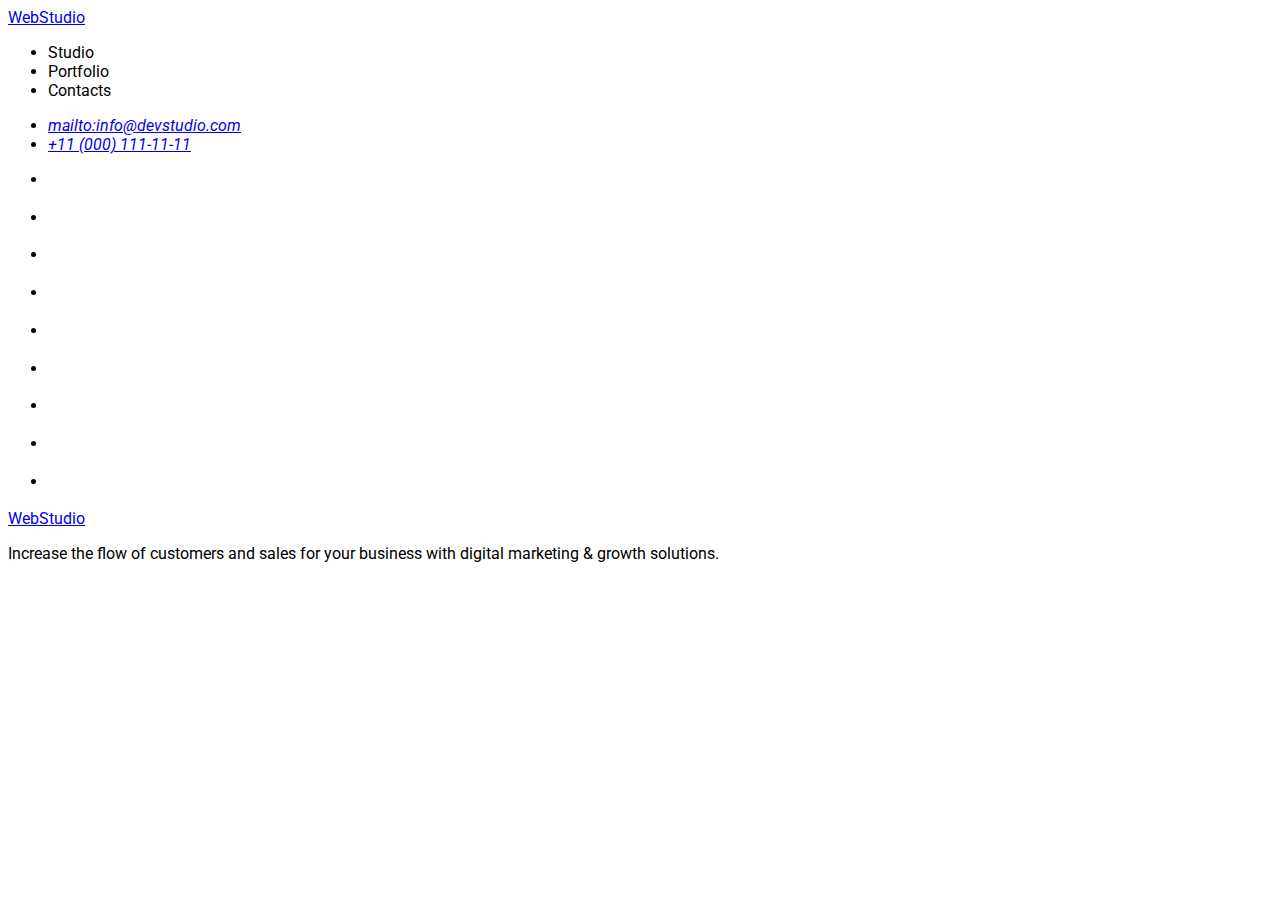
==== portfolio.html @ a5b5aa1d "дещо" ====
<!DOCTYPE html>
<html lang="en">
  <head>
    <meta charset="UTF-8" />
    <meta name="viewport" content="width=device-width, initial-scale=1.0" />
    <title>Document</title>
    <link rel="preconnect" href="https://fonts.googleapis.com" />
    <link rel="preconnect" href="https://fonts.gstatic.com" crossorigin />
    <link
      href="https://fonts.googleapis.com/css2?family=Raleway:ital,wght@0,800;1,800&family=Roboto:wght@400;500;700&display=swap"
      rel="stylesheet" />
    <link rel="stylesheet" href="./css/styles.css" />
  </head>
  <body>
    <header>
      <nav>
        <a href="./index.html">WebStudio</a>

        <ul>
          <li><a href="./index.html"></a>Studio</li>
          <li><a href="./portfolio.html"></a>Portfolio</li>
          <li><a href=""></a>Contacts</li>
        </ul>
      </nav>
      <address>
        <ul>
          <li>
            <a href="mailto:info@devstudio.com">mailto:info@devstudio.com</a>
          </li>
          <li><a href="tel:+110001111111">+11 (000) 111-11-11</a></li>
        </ul>
      </address>
    </header>
    <main>
      <ul>
        <li>
          <img src="" alt="" />
          <h3></h3>
          <p></p>
        </li>
        <li>
          <img src="" alt="" />
          <h3></h3>
          <p></p>
        </li>
        <li>
          <img src="" alt="" />
          <h3></h3>
          <p></p>
        </li>
        <li>
          <img src="" alt="" />
          <h3></h3>
          <p></p>
        </li>
        <li>
          <img src="" alt="" />
          <h3></h3>
          <p></p>
        </li>
        <li>
          <img src="" alt="" />
          <h3></h3>
          <p></p>
        </li>
        <li>
          <img src="" alt="" />
          <h3></h3>
          <p></p>
        </li>
        <li>
          <img src="" alt="" />
          <h3></h3>
          <p></p>
        </li>
        <li>
          <img src="" alt="" />
          <h3></h3>
          <p></p>
        </li>
      </ul>
    </main>
    <footer>
      <a href="./index.html">WebStudio</a>
      <p>
        Increase the flow of customers and sales for your business with digital
        marketing & growth solutions.
      </p>
    </footer>
  </body>
</html>
---- css/styles.css ----
:root {
  --title-color: #ffffff;
}

/* Пока что приклади "от балди" */
body {
  font-family: "Roboto", sans-serif;
  font-weight: 400;
  font-style: normal;
}

h1 {
  color: color-mix(in srgb, color percentage, color percentage);
}

h2 {
  color: blueviolet;
  color: ;
}

.capitalized {
  text-transform: capitalize;
}
.uppercased {
  text-transform: uppercase;
}

/* Ada ПРИКЛАД НЕ З цього завдання. Видалити */
button {
  border: none;
  background-color: transparent;
  font-size: 5em;
}

button:hover,
button:focus,
button:hover ~ button,
button:focus ~ button {
  color: #f498ad;
}
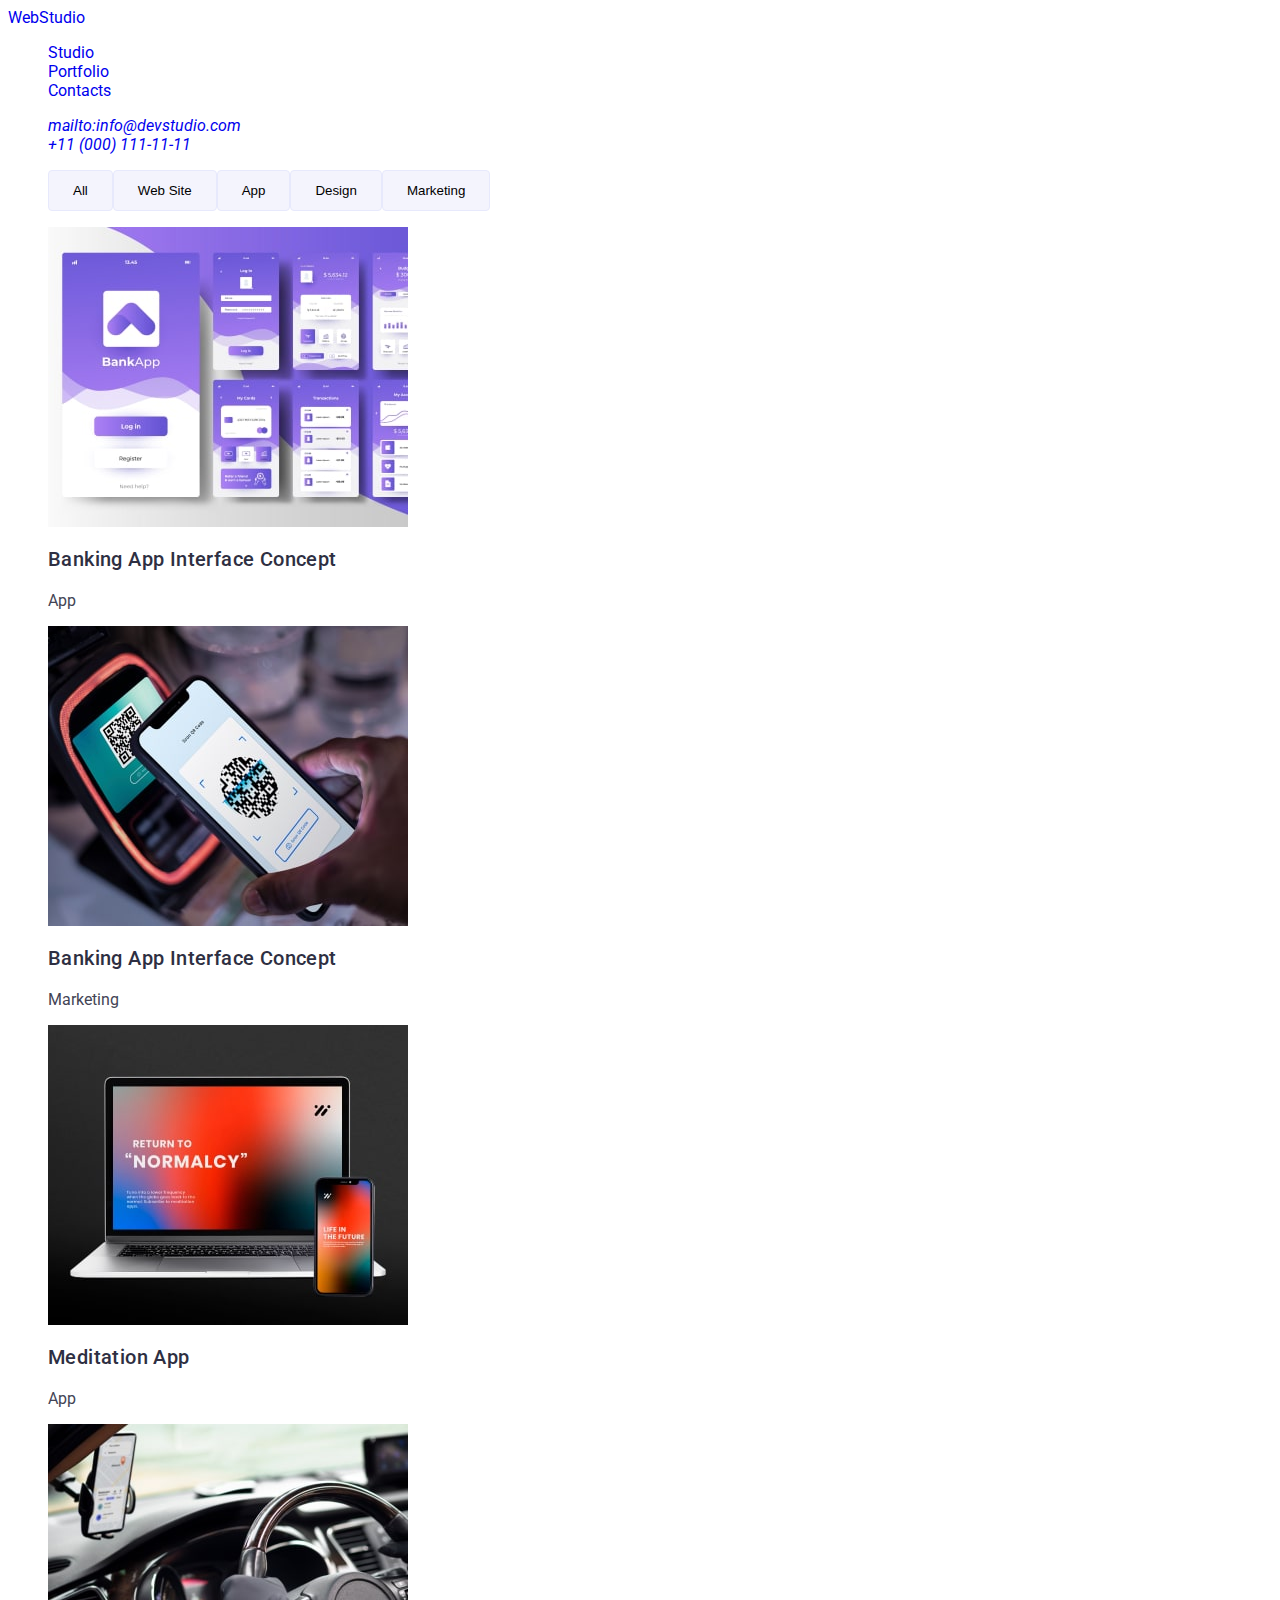
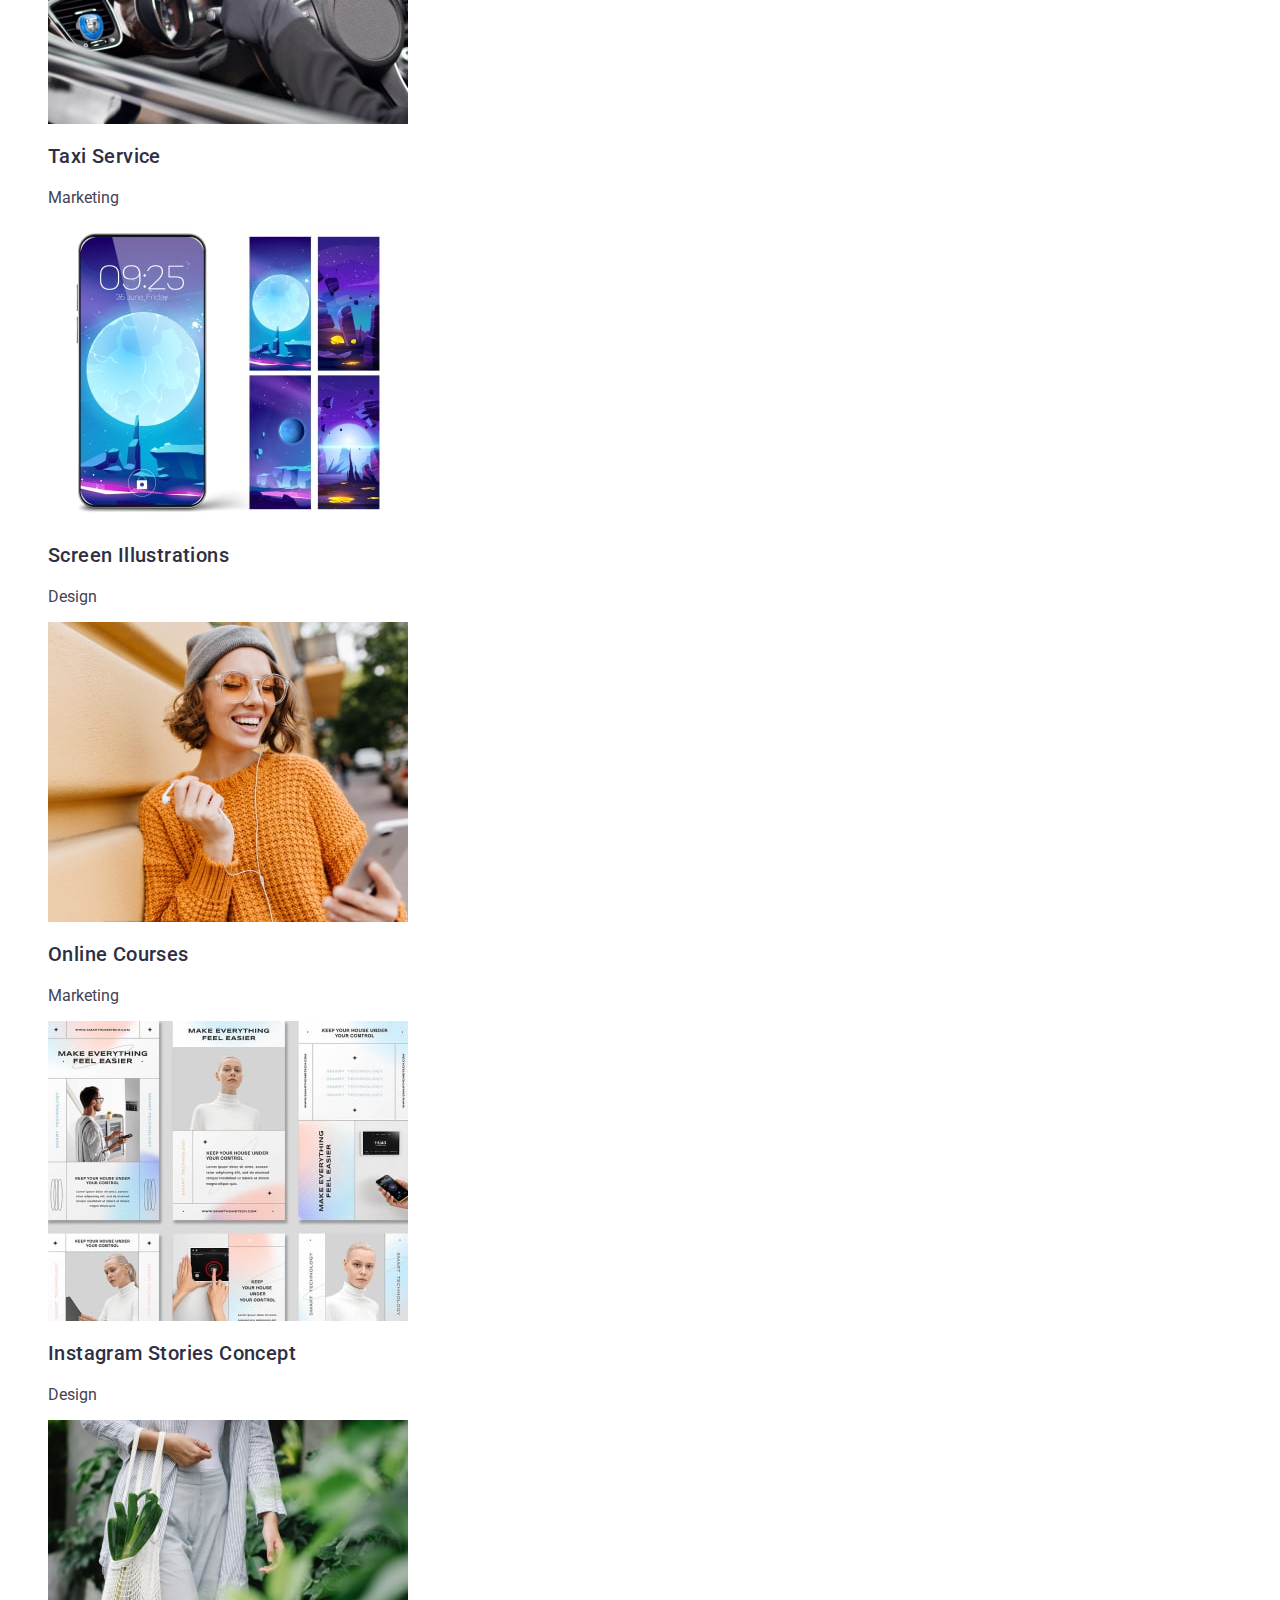
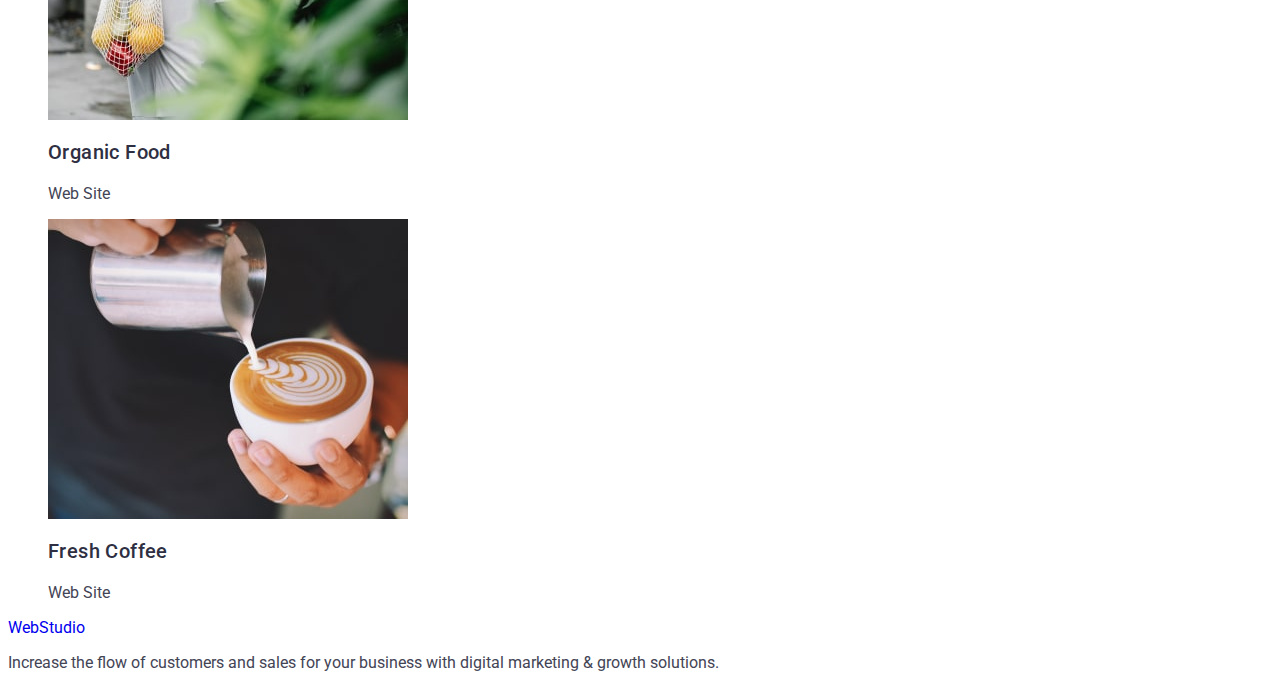
==== commit 0592ecba: "add portfolio" ====
--- a/portfolio.html
+++ b/portfolio.html
@@ -7,7 +7,7 @@
     <link rel="preconnect" href="https://fonts.googleapis.com" />
     <link rel="preconnect" href="https://fonts.gstatic.com" crossorigin />
     <link
-      href="https://fonts.googleapis.com/css2?family=Raleway:ital,wght@0,800;1,800&family=Roboto:wght@400;500;700&display=swap"
+      href="https://fonts.googleapis.com/css2?family=Raleway:wght@800&family=Roboto:wght@400;500;700;900&display=swap"
       rel="stylesheet" />
     <link rel="stylesheet" href="./css/styles.css" />
   </head>
@@ -17,9 +17,9 @@
         <a href="./index.html">WebStudio</a>
 
         <ul>
-          <li><a href="./index.html"></a>Studio</li>
-          <li><a href="./portfolio.html"></a>Portfolio</li>
-          <li><a href=""></a>Contacts</li>
+          <li><a href="./index.html">Studio</a></li>
+          <li><a href="./portfolio.html">Portfolio</a></li>
+          <li><a href="./test.html">Contacts</a></li>
         </ul>
       </nav>
       <address>
@@ -32,51 +32,66 @@
       </address>
     </header>
     <main>
+      <ul class="prtf-list-btn">
+        <li><button class="prtf-btn" type="button">All</button></li>
+        <li><button class="prtf-btn" type="button">Web Site</button></li>
+        <li><button class="prtf-btn" type="button">App</button></li>
+        <li><button class="prtf-btn" type="button">Design</button></li>
+        <li><button class="prtf-btn" type="button">Marketing</button></li>
+      </ul>
       <ul>
         <li>
-          <img src="" alt="" />
-          <h3></h3>
-          <p></p>
+          <img src="./images/portf01.jpg" alt="mobile app pages" />
+          <h3 class="subtitle">Banking App Interface Concept</h3>
+          <p>App</p>
         </li>
         <li>
-          <img src="" alt="" />
-          <h3></h3>
-          <p></p>
+          <img src="./images/portf02.jpg" alt="smart phone reads qvarcode" />
+          <h3 class="subtitle">Banking App Interface Concept</h3>
+          <p>Marketing</p>
         </li>
         <li>
-          <img src="" alt="" />
-          <h3></h3>
-          <p></p>
+          <img
+            src="./images/portf03.jpg"
+            alt="smartphone screen and laptop screen" />
+          <h3 class="subtitle">Meditation App</h3>
+          <p>App</p>
         </li>
         <li>
-          <img src="" alt="" />
-          <h3></h3>
-          <p></p>
+          <img
+            src="./images/portf04.jpg"
+            alt="mobile navigator inside the car" />
+          <h3 class="subtitle">Taxi Service</h3>
+          <p>Marketing</p>
         </li>
         <li>
-          <img src="" alt="" />
-          <h3></h3>
-          <p></p>
+          <img src="./images/portf05.jpg" alt="smartphone backgrounds" />
+          <h3 class="subtitle">Screen Illustrations</h3>
+          <p>Design</p>
         </li>
         <li>
-          <img src="" alt="" />
-          <h3></h3>
-          <p></p>
+          <img
+            src="./images/portf06.jpg"
+            alt="girl with headphones holding a smartphone" />
+          <h3 class="subtitle">Online Courses</h3>
+          <p>Marketing</p>
         </li>
         <li>
-          <img src="" alt="" />
-          <h3></h3>
-          <p></p>
+          <img src="./images/portf07.jpg" alt="page layouts for website" />
+          <h3 class="subtitle">Instagram Stories Concept</h3>
+          <p>Design</p>
         </li>
         <li>
-          <img src="" alt="" />
-          <h3></h3>
-          <p></p>
+          <img
+            src="./images/portf08.jpg"
+            alt="girl with a bag, vegetables inside the bag" />
+          <h3 class="subtitle">Organic Food</h3>
+          <p>Web Site</p>
         </li>
         <li>
-          <img src="" alt="" />
-          <h3></h3>
-          <p></p>
+          <img src="./images/portf09.jpg" alt="man pouring cream into coffee" />
+          <h3 class="subtitle">Fresh Coffee</h3>
+          <p>Web Site</p>
         </li>
       </ul>
     </main>
--- a/css/styles.css
+++ b/css/styles.css
@@ -1,40 +1,191 @@
 :root {
-  --title-color: #ffffff;
+  --white: #ffffff;
+  --title-dark: #2e2f42; /* Navy blue #2E2F42 */
+  --accent-color: #4d5ae5; /* Iris #4D5AE5 */
+  --main-text: #434455; /* SLATE #434455 */
+  --background-light: #f4f4fd; /*  --CLOUD, #f4f4fd */
 }
 
-/* Пока что приклади "от балди" */
 body {
   font-family: "Roboto", sans-serif;
-  font-weight: 400;
-  font-style: normal;
+  color: var(--main-text);
 }
 
-h1 {
-  color: color-mix(in srgb, color percentage, color percentage);
+h2,
+h3 {
+  color: var(--title-dark);
 }
 
-h2 {
-  color: blueviolet;
-  color: ;
+a {
+  text-decoration: none;
 }
 
-.capitalized {
-  text-transform: capitalize;
-}
-.uppercased {
-  text-transform: uppercase;
+ul {
+  list-style-type: none;
 }
 
-/* Ada ПРИКЛАД НЕ З цього завдання. Видалити */
-button {
-  border: none;
-  background-color: transparent;
-  font-size: 5em;
+img {
+  display: block;
+  max-width: 100%;
 }
 
-button:hover,
-button:focus,
-button:hover ~ button,
-button:focus ~ button {
-  color: #f498ad;
+.section-title {
+  font-size: 36px;
+  font-weight: 700;
+  line-height: 1.11; /* 111.111% */
+  letter-spacing: 0.72px;
+  text-transform: capitalize;
+  text-align: center;
+  color: var(--title-dark);
 }
+
+.subtitle {
+  font-size: 20px;
+  font-weight: 500;
+  line-height: 1.2; /* 120% */
+  letter-spacing: 0.4px;
+  color: var(--title-dark);
+}
+
+/*? ----------------HEADER---------------*/
+
+.header {
+}
+.header-nav {
+}
+.header-logo {
+  font-family: Raleway;
+  font-size: 18px;
+  font-style: normal;
+  font-weight: 800;
+  line-height: 1.16; /* 116.667% */
+  letter-spacing: 0.54px;
+  text-transform: uppercase;
+  color: var(--title-dark);
+}
+
+.header-logo span {
+  color: var(--accent-color);
+}
+
+/* тут чомусь колір не спрацьовує. посилання - синього кольору!
+чому? */
+.header-menu {
+  font-family: Roboto;
+  font-size: 16px;
+  font-style: normal;
+  font-weight: 500;
+  line-height: 1.5; /* 150% */
+  letter-spacing: 0.32px;
+  color: var(--title-dark);
+}
+.header-menu-item {
+}
+
+/* тут також чомусь колір не спрацьовує. посилання - синього кольору!
+чому? */
+.contact {
+  font-family: Roboto;
+  font-size: 16px;
+  font-style: normal;
+  font-weight: 400;
+  line-height: 1.5; /* 150% */
+  letter-spacing: 0.32px;
+  color: var(--main-text);
+}
+
+.contact-list {
+}
+.contact-item {
+}
+.contact-link {
+}
+
+/*? -------------HERO------------- */
+
+.hero {
+  background-color: var(--main-text);
+}
+.hero-title {
+  text-align: center;
+  font-size: 56px;
+  font-weight: 700;
+  line-height: 1.07; /* 107.143% */
+  letter-spacing: 1.12px;
+  color: var(--white);
+}
+.hero-btn {
+  font-family: Roboto;
+  font-size: 16px;
+  font-style: normal;
+  font-weight: 500;
+  line-height: 1.5; /* 150% */
+  letter-spacing: 0.64px;
+  color: var(--white);
+  background-color: var(--accent-color);
+}
+
+/*? -------------ADVANTAGES эдвАнтеджес-преимущества--*/
+
+.adv {
+}
+
+.section-title {
+  /* в глобальных */
+}
+.adv-list {
+}
+.adv-item {
+}
+.subtitle {
+  /* в глобальных */
+}
+.adv-text {
+}
+
+/*? -------------WHAT ARE WE DOING. PRODUCTS-----------*/
+
+.section-title {
+  /* в глобальных */
+}
+.product-list {
+}
+.product-item {
+}
+.product-img {
+}
+
+/*? -------------OUR TEAM----------- */
+
+.team {
+}
+.section-title {
+  /* в глобальных */
+}
+.team-list {
+}
+.team-item > {
+}
+.team-img {
+}
+.subtitle {
+  /* в глобальных */
+}
+
+/*? -------------FOOTER-----------*/
+
+/*? -------------PORTFOLIO-----------*/
+
+.prtf-list-btn {
+  display: flex;
+}
+
+.prtf-btn {
+  display: flex;
+  padding: 12px 24px;
+  justify-content: center;
+  align-items: center;
+  border-radius: 4px;
+  border: 1px solid var(--CORNFLOWER, #e7e9fc);
+  background: var(--background-light);
+}
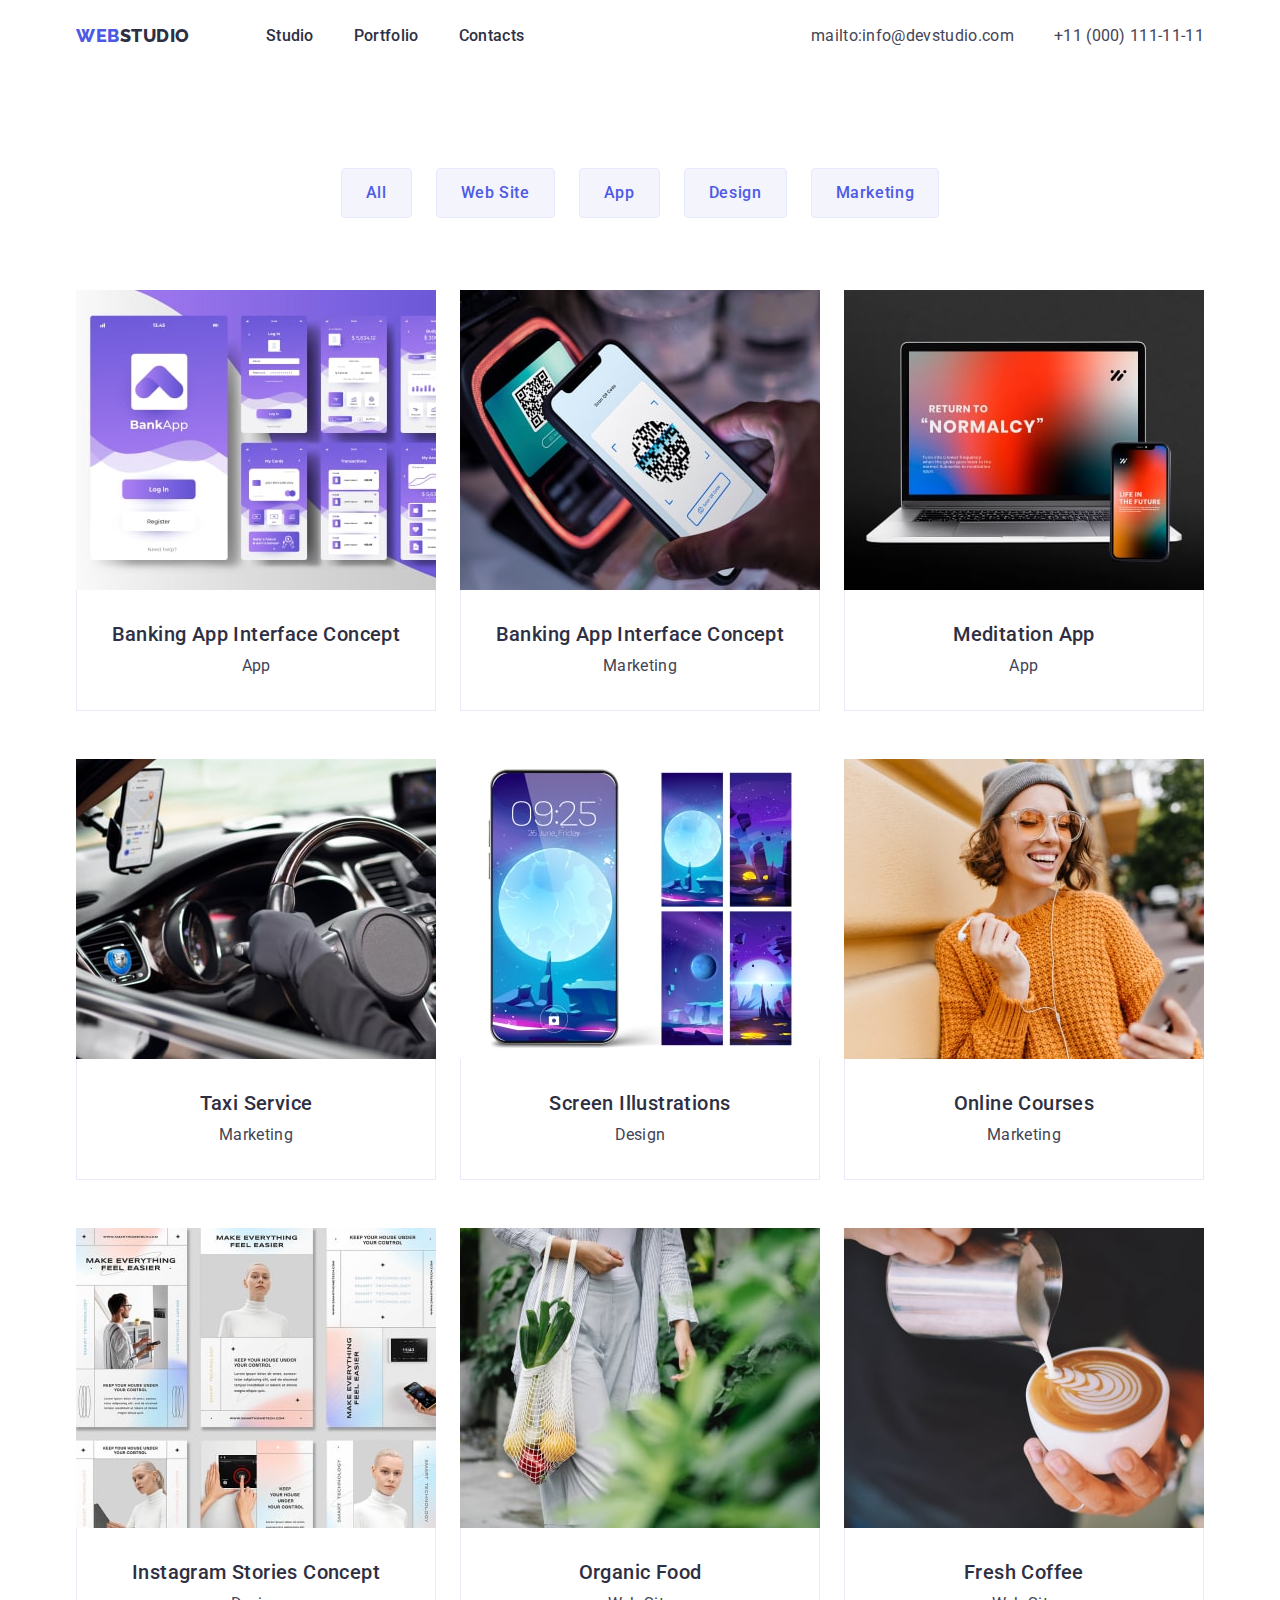
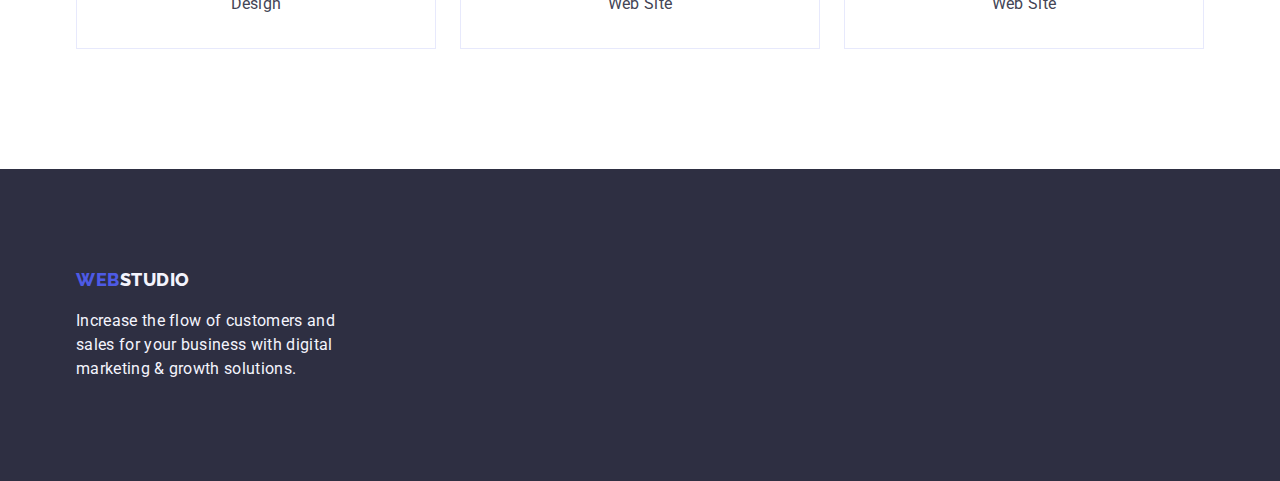
==== commit 890b99a7: "add more elements" ====
--- a/portfolio.html
+++ b/portfolio.html
@@ -9,98 +9,171 @@
     <link
       href="https://fonts.googleapis.com/css2?family=Raleway:wght@800&family=Roboto:wght@400;500;700;900&display=swap"
       rel="stylesheet" />
+    <link
+      rel="stylesheet"
+      href="https://cdn.jsdelivr.net/npm/modern-normalize@2.0.0/modern-normalize.min.css" />
     <link rel="stylesheet" href="./css/styles.css" />
   </head>
   <body>
-    <header>
-      <nav>
-        <a href="./index.html">WebStudio</a>
+    <header class="header">
+      <div class="container header-container">
+        <nav class="header-nav">
+          <a class="header-logo" href="./index.html"><span>Web</span>Studio</a>
 
-        <ul>
-          <li><a href="./index.html">Studio</a></li>
-          <li><a href="./portfolio.html">Portfolio</a></li>
-          <li><a href="./test.html">Contacts</a></li>
-        </ul>
-      </nav>
-      <address>
-        <ul>
-          <li>
-            <a href="mailto:info@devstudio.com">mailto:info@devstudio.com</a>
-          </li>
-          <li><a href="tel:+110001111111">+11 (000) 111-11-11</a></li>
-        </ul>
-      </address>
+          <ul class="header-menu">
+            <li><a class="header-menu-item" href="./index.html">Studio</a></li>
+            <li>
+              <a class="header-menu-item" href="./portfolio.html">Portfolio</a>
+            </li>
+            <li><a class="header-menu-item" href="./test.html">Contacts</a></li>
+          </ul>
+        </nav>
+        <address class="contact">
+          <ul class="contact-list">
+            <li class="contact-item">
+              <a class="contact-link" href="mailto:info@devstudio.com"
+                >mailto:info@devstudio.com</a
+              >
+            </li>
+            <li class="contact-item">
+              <a class="contact-link" href="tel:+110001111111"
+                >+11 (000) 111-11-11</a
+              >
+            </li>
+          </ul>
+        </address>
+      </div>
     </header>
     <main>
-      <ul class="prtf-list-btn">
-        <li><button class="prtf-btn" type="button">All</button></li>
-        <li><button class="prtf-btn" type="button">Web Site</button></li>
-        <li><button class="prtf-btn" type="button">App</button></li>
-        <li><button class="prtf-btn" type="button">Design</button></li>
-        <li><button class="prtf-btn" type="button">Marketing</button></li>
-      </ul>
-      <ul>
-        <li>
-          <img src="./images/portf01.jpg" alt="mobile app pages" />
-          <h3 class="subtitle">Banking App Interface Concept</h3>
-          <p>App</p>
-        </li>
-        <li>
-          <img src="./images/portf02.jpg" alt="smart phone reads qvarcode" />
-          <h3 class="subtitle">Banking App Interface Concept</h3>
-          <p>Marketing</p>
-        </li>
-        <li>
-          <img
-            src="./images/portf03.jpg"
-            alt="smartphone screen and laptop screen" />
-          <h3 class="subtitle">Meditation App</h3>
-          <p>App</p>
-        </li>
-        <li>
-          <img
-            src="./images/portf04.jpg"
-            alt="mobile navigator inside the car" />
-          <h3 class="subtitle">Taxi Service</h3>
-          <p>Marketing</p>
-        </li>
-        <li>
-          <img src="./images/portf05.jpg" alt="smartphone backgrounds" />
-          <h3 class="subtitle">Screen Illustrations</h3>
-          <p>Design</p>
-        </li>
-        <li>
-          <img
-            src="./images/portf06.jpg"
-            alt="girl with headphones holding a smartphone" />
-          <h3 class="subtitle">Online Courses</h3>
-          <p>Marketing</p>
-        </li>
-        <li>
-          <img src="./images/portf07.jpg" alt="page layouts for website" />
-          <h3 class="subtitle">Instagram Stories Concept</h3>
-          <p>Design</p>
-        </li>
-        <li>
-          <img
-            src="./images/portf08.jpg"
-            alt="girl with a bag, vegetables inside the bag" />
-          <h3 class="subtitle">Organic Food</h3>
-          <p>Web Site</p>
-        </li>
-        <li>
-          <img src="./images/portf09.jpg" alt="man pouring cream into coffee" />
-          <h3 class="subtitle">Fresh Coffee</h3>
-          <p>Web Site</p>
-        </li>
-      </ul>
+      <div class="container prtf-container">
+        <h1 class="visually-hidden">Our works</h1>
+        <ul class="prtf-list-btn">
+          <li><button class="prtf-btn" type="button">All</button></li>
+          <li><button class="prtf-btn" type="button">Web Site</button></li>
+          <li><button class="prtf-btn" type="button">App</button></li>
+          <li><button class="prtf-btn" type="button">Design</button></li>
+          <li><button class="prtf-btn" type="button">Marketing</button></li>
+        </ul>
+        <ul class="prtf-card-list">
+          <li class="prtf-item">
+            <img
+              class="prtf-img"
+              src="./images/portf01.jpg"
+              alt="mobile app pages"
+              width="360px"
+              height="300px" />
+            <div class="prtf-box-text">
+              <h3 class="subtitle">Banking App Interface Concept</h3>
+              <p>App</p>
+            </div>
+          </li>
+          <li class="prtf-item">
+            <img
+              class="prtf-img"
+              src="./images/portf02.jpg"
+              alt="smart phone reads qvarcode"
+              width="360px"
+              height="300px" />
+            <div class="prtf-box-text">
+              <h3 class="subtitle">Banking App Interface Concept</h3>
+              <p>Marketing</p>
+            </div>
+          </li>
+          <li class="prtf-item">
+            <img
+              class="prtf-img"
+              src="./images/portf03.jpg"
+              alt="smartphone screen and laptop screen"
+              width="360px"
+              height="300px" />
+            <div class="prtf-box-text">
+              <h3 class="subtitle">Meditation App</h3>
+              <p>App</p>
+            </div>
+          </li>
+          <li class="prtf-item">
+            <img
+              class="prtf-img"
+              src="./images/portf04.jpg"
+              alt="mobile navigator inside the car"
+              width="360px"
+              height="300px" />
+            <div class="prtf-box-text">
+              <h3 class="subtitle">Taxi Service</h3>
+              <p>Marketing</p>
+            </div>
+          </li>
+          <li class="prtf-item">
+            <img
+              class="prtf-img"
+              src="./images/portf05.jpg"
+              alt="smartphone backgrounds"
+              width="360px"
+              height="300px" />
+            <div class="prtf-box-text">
+              <h3 class="subtitle">Screen Illustrations</h3>
+              <p>Design</p>
+            </div>
+          </li>
+          <li class="prtf-item">
+            <img
+              class="prtf-img"
+              src="./images/portf06.jpg"
+              alt="girl with headphones holding a smartphone"
+              width="360px"
+              height="300px" />
+            <div class="prtf-box-text">
+              <h3 class="subtitle">Online Courses</h3>
+              <p>Marketing</p>
+            </div>
+          </li>
+          <li class="prtf-item">
+            <img
+              class="prtf-img"
+              src="./images/portf07.jpg"
+              alt="page layouts for website"
+              width="360px"
+              height="300px" />
+            <div class="prtf-box-text">
+              <h3 class="subtitle">Instagram Stories Concept</h3>
+              <p>Design</p>
+            </div>
+          </li>
+          <li class="prtf-item">
+            <img
+              class="prtf-img"
+              src="./images/portf08.jpg"
+              alt="girl with a bag, vegetables inside the bag"
+              width="360px"
+              height="300px" />
+            <div class="prtf-box-text">
+              <h3 class="subtitle">Organic Food</h3>
+              <p>Web Site</p>
+            </div>
+          </li>
+          <li class="prtf-item">
+            <img
+              class="prtf-img"
+              src="./images/portf09.jpg"
+              alt="man pouring cream into coffee"
+              width="360px"
+              height="300px" />
+            <div class="prtf-box-text">
+              <h3 class="subtitle">Fresh Coffee</h3>
+              <p>Web Site</p>
+            </div>
+          </li>
+        </ul>
+      </div>
     </main>
-    <footer>
-      <a href="./index.html">WebStudio</a>
-      <p>
-        Increase the flow of customers and sales for your business with digital
-        marketing & growth solutions.
-      </p>
+    <footer class="footer">
+      <div class="container footer-container">
+        <a class="footer-logo" href="./index.html"><span>Web</span>Studio</a>
+        <p class="footer-text">
+          Increase the flow of customers and sales for your business with
+          digital marketing & growth solutions.
+        </p>
+      </div>
     </footer>
   </body>
 </html>
--- a/css/styles.css
+++ b/css/styles.css
@@ -4,11 +4,27 @@
   --accent-color: #4d5ae5; /* Iris #4D5AE5 */
   --main-text: #434455; /* SLATE #434455 */
   --background-light: #f4f4fd; /*  --CLOUD, #f4f4fd */
+  --hover-color: rgba(64, 75, 191, 1); /* --OCEAN, #404BBF */
 }
 
 body {
   font-family: "Roboto", sans-serif;
   color: var(--main-text);
+  font-size: 16px;
+  font-style: normal;
+  font-weight: 400;
+  line-height: 1.5; /* 150% */
+  letter-spacing: 0.32px;
+}
+
+p,
+h1,
+h2,
+h3,
+h4,
+h5,
+h6 {
+  margin: 0;
 }
 
 h2,
@@ -18,15 +34,36 @@
 
 a {
   text-decoration: none;
+  font-style: normal;
 }
 
 ul {
   list-style-type: none;
+  margin-top: 0;
+  margin-bottom: 0;
+  padding-left: 0;
 }
 
 img {
   display: block;
   max-width: 100%;
+}
+
+button {
+  cursor: pointer;
+}
+
+section:not(.hero) {
+  /* outline: 1px solid #4bff04; */
+  padding-bottom: 120px;
+}
+
+.container {
+  width: 100%;
+  max-width: 1158px;
+  padding: 0 15px;
+  margin: 0 auto;
+  /* outline: 1px solid #fa2e3f; */
 }
 
 .section-title {
@@ -47,12 +84,40 @@
   color: var(--title-dark);
 }
 
+button {
+  cursor: pointer;
+}
+
+.visually-hidden {
+  position: absolute;
+  width: 1px;
+  height: 1px;
+  margin: -1px;
+  border: 0;
+  padding: 0;
+  white-space: nowrap;
+  clip-path: inset(100%);
+  clip: rect(0 0 0 0);
+  overflow: hidden;
+}
+
 /*? ----------------HEADER---------------*/
 
 .header {
 }
+
+.header-container {
+  display: flex;
+  justify-content: space-between;
+  align-items: center;
+}
+
 .header-nav {
-}
+  display: flex;
+  justify-content: space-between;
+  align-items: center;
+}
+
 .header-logo {
   font-family: Raleway;
   font-size: 18px;
@@ -62,15 +127,19 @@
   letter-spacing: 0.54px;
   text-transform: uppercase;
   color: var(--title-dark);
+  margin-right: 76px;
 }
 
 .header-logo span {
   color: var(--accent-color);
 }
 
-/* тут чомусь колір не спрацьовує. посилання - синього кольору!
-чому? */
 .header-menu {
+  display: flex;
+  justify-content: space-between;
+  gap: 40px;
+}
+.header-menu-item {
   font-family: Roboto;
   font-size: 16px;
   font-style: normal;
@@ -79,12 +148,27 @@
   letter-spacing: 0.32px;
   color: var(--title-dark);
 }
-.header-menu-item {
-}
-
-/* тут також чомусь колір не спрацьовує. посилання - синього кольору!
-чому? */
+
+.header-menu-item:hover a {
+  color: var(--hover-color);
+}
+
 .contact {
+}
+
+.contact-list {
+  display: flex;
+  gap: 40px;
+  padding: 24px 0;
+}
+.contact-item {
+}
+
+.contact-item:hover a {
+  color: var(--hover-color);
+}
+
+.contact-link {
   font-family: Roboto;
   font-size: 16px;
   font-style: normal;
@@ -94,19 +178,29 @@
   color: var(--main-text);
 }
 
-.contact-list {
-}
-.contact-item {
-}
-.contact-link {
-}
-
 /*? -------------HERO------------- */
 
 .hero {
   background-color: var(--main-text);
 }
+
+.hero-container {
+  padding-bottom: 188px;
+  padding-top: 188px;
+  background-image: linear-gradient(
+      rgba(46, 47, 66, 0.7),
+      rgba(46, 47, 66, 0.7)
+    ),
+    url(../images/bgr-img.jpg);
+  background-repeat: no-repeat;
+  background-position: center;
+  background-size: cover;
+}
+
 .hero-title {
+  max-width: 496px;
+  /* margin-bottom: 48px; */
+  margin: 0 auto 48px;
   text-align: center;
   font-size: 56px;
   font-weight: 700;
@@ -115,6 +209,11 @@
   color: var(--white);
 }
 .hero-btn {
+  display: block;
+  /* min-width: 169px;
+  height: 56px; */
+  padding: 16px 32px;
+  margin: 0 auto;
   font-family: Roboto;
   font-size: 16px;
   font-style: normal;
@@ -123,17 +222,31 @@
   letter-spacing: 0.64px;
   color: var(--white);
   background-color: var(--accent-color);
+  border: none;
+  border-radius: 4px;
+  box-shadow: 0px 4px 4px 0px rgba(0, 0, 0, 0.15);
+}
+
+.hero-btn:hover {
+  background-color: var(--hover-color);
 }
 
 /*? -------------ADVANTAGES эдвАнтеджес-преимущества--*/
 
 .adv {
+  padding-top: 120px;
 }
 
 .section-title {
   /* в глобальных */
 }
+
+.adv-container {
+}
+
 .adv-list {
+  display: flex;
+  gap: 24px;
 }
 .adv-item {
 }
@@ -141,6 +254,7 @@
   /* в глобальных */
 }
 .adv-text {
+  margin-top: 8px;
 }
 
 /*? -------------WHAT ARE WE DOING. PRODUCTS-----------*/
@@ -149,6 +263,9 @@
   /* в глобальных */
 }
 .product-list {
+  display: flex;
+  gap: 24px;
+  margin-top: 72px;
 }
 .product-item {
 }
@@ -158,26 +275,87 @@
 /*? -------------OUR TEAM----------- */
 
 .team {
+  padding-top: 120px;
+  background: var(--background-light);
 }
 .section-title {
   /* в глобальных */
+  margin-bottom: 72px;
 }
 .team-list {
-}
-.team-item > {
+  display: flex;
+  gap: 24px;
+  justify-content: center;
+}
+.team-item {
+  background-color: var(--white);
+  padding-bottom: 32px;
+  border-radius: 0px 0px 4px 4px;
+  box-shadow: 0px 1px 6px 0px rgba(46, 47, 66, 0.08),
+    0px 1px 1px 0px rgba(46, 47, 66, 0.16),
+    0px 2px 1px 0px rgba(46, 47, 66, 0.08);
 }
 .team-img {
-}
+  margin-bottom: 32px;
+}
+
+.team h3 {
+  padding-bottom: 8px;
+  text-align: center;
+}
+
+.team p {
+  text-align: center;
+}
+
 .subtitle {
   /* в глобальных */
 }
 
 /*? -------------FOOTER-----------*/
 
+.footer {
+  background-color: var(--title-dark);
+  padding-top: 100px;
+  padding-bottom: 100px;
+}
+.container {
+}
+.footer-container {
+}
+.footer-logo {
+  color: var(--background-light);
+  font-family: Raleway;
+  font-size: 18px;
+  font-style: normal;
+  font-weight: 800;
+  line-height: 1.16; /* 116.667% */
+  letter-spacing: 0.54px;
+  text-transform: uppercase;
+}
+
+.footer-logo span {
+  color: var(--accent-color);
+}
+
+.footer-text {
+  padding-top: 16px;
+  max-width: 264px;
+  color: var(--background-light);
+}
+
 /*? -------------PORTFOLIO-----------*/
 
+.prtf-container {
+  padding-top: 96px;
+  padding-bottom: 120px;
+}
+
 .prtf-list-btn {
   display: flex;
+  gap: 24px;
+  margin-bottom: 72px;
+  justify-content: center;
 }
 
 .prtf-btn {
@@ -187,5 +365,58 @@
   align-items: center;
   border-radius: 4px;
   border: 1px solid var(--CORNFLOWER, #e7e9fc);
+
+  color: var(--accent-color);
   background: var(--background-light);
-}
+
+  text-align: center;
+  font-family: Roboto;
+  font-size: 16px;
+  font-style: normal;
+  font-weight: 500;
+  line-height: 1.5; /* 150% */
+  letter-spacing: 0.64px;
+}
+
+.prtf-btn:hover,
+.prtf-btn:focus {
+  background-color: var(--accent-color);
+  color: var(--white);
+}
+
+.prtf-card-list {
+  display: flex;
+  /* flex-direction: row; */
+  flex-wrap: wrap;
+  row-gap: 48px;
+  column-gap: 24px;
+  margin: 0 auto;
+}
+
+.prtf-item {
+  width: calc((100% - 2 * 24px) / 3);
+  border-radius: 0px 0px 4px 4px;
+  background: var(--white);
+}
+
+.prtf-item:is(:hover, :focus) {
+  border: 1px solid var(--background-light);
+  background: var(--WHITE, #fff);
+  box-shadow: 0px 1px 6px 0px rgba(46, 47, 66, 0.08),
+    0px 1px 1px 0px rgba(46, 47, 66, 0.16),
+    0px 2px 1px 0px rgba(46, 47, 66, 0.08);
+}
+
+.prtf-img {
+}
+
+.prtf-box-text {
+  display: flex;
+  flex-direction: column;
+  gap: 8px;
+  justify-content: center;
+  align-items: center;
+  padding: 32px 16px;
+  border: 1px solid var(--CORNFLOWER, #e7e9fc);
+  border-top: none;
+}
